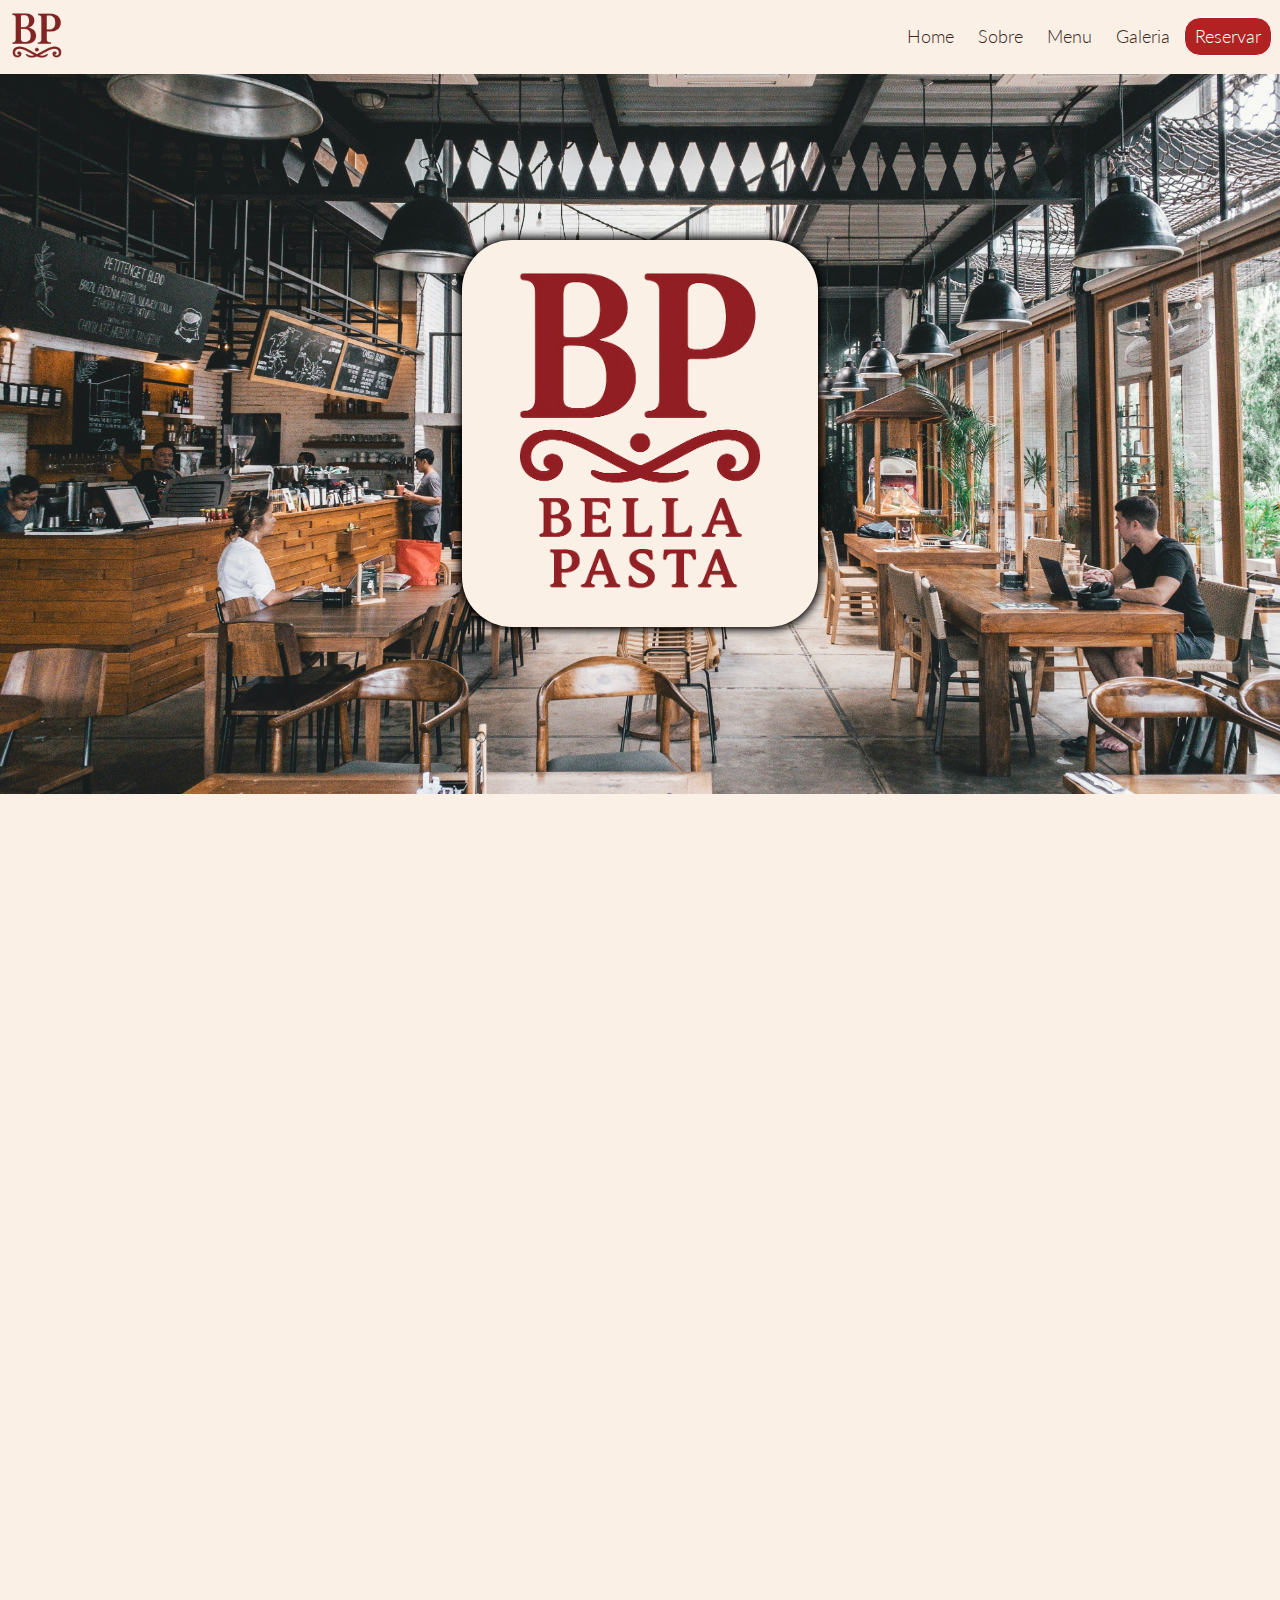
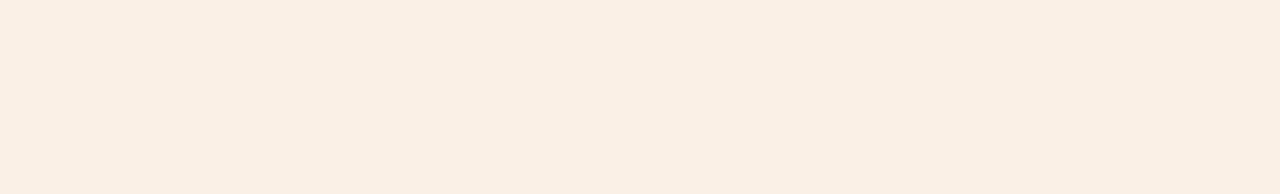
==== index.html @ c09d3a63 "uptade" ====
<!DOCTYPE html>
<html lang="pt-br">
<head>
    <meta charset="UTF-8">
    <meta name="viewport" content="width=device-width, initial-scale=1.0">
    <title>Document</title>
    <link rel="preconnect" href="https://fonts.googleapis.com">
<link rel="preconnect" href="https://fonts.gstatic.com" crossorigin>
<link href="https://fonts.googleapis.com/css2?family=Playfair+Display:ital,wght@0,400..900;1,400..900&display=swap" rel="stylesheet">

<link rel="preconnect" href="https://fonts.googleapis.com">
<link rel="preconnect" href="https://fonts.gstatic.com" crossorigin>
<link href="https://fonts.googleapis.com/css2?family=Cormorant+Garamond:ital,wght@0,300..700;1,300..700&display=swap" rel="stylesheet">

<link rel="preconnect" href="https://fonts.googleapis.com">
<link rel="preconnect" href="https://fonts.gstatic.com" crossorigin>
<link href="https://fonts.googleapis.com/css2?family=Lato:ital,wght@0,100;0,300;0,400;0,700;0,900;1,100;1,300;1,400;1,700;1,900&display=swap" rel="stylesheet">

    <link rel="stylesheet" href="style.css">
</head>
<body>
    <header>
        <div id="header">
            <img src="assets/imgs/logo_bp.png" alt="logo-Bella-Pasta" class="logo">
        </div>
        <nav>
            <p class="">Home</p>
            <p class="">Sobre</p>
            <p class="">Menu</p>
            <p class="">Galeria</p>
            <p class="bt-reservar">Reservar</p>
        </nav>
    </header>
    <main>
        <section class="parallax">
            <section class="parallax-main">
                <div id="img-main-parallax">
                    <img src="assets/imgs/logo_bp_complete.png" alt="" class="logo-main">
                </div>
                <div></div>
            </section>
        </section>
    </main>
</body>
</html>
---- style.css ----
* {
    margin: 0px;
    padding: 0px;
}

body {
    width: 100vw;
    height: 100vh;
    background-color: #FAF0E6;
    overflow-x: hidden;
}
/*
Fontes:
'Playfair Display'
'Cormorant Garamond'


*/

header {
    background-color: #FAF0E6;
    display: flex;
    justify-content: space-between;
    align-items: center;
}

.logo {
    width: 50px;
    padding: 12px;
}

.bt-reservar {
    border: 1px solid white;
    color: white;
    background-color: #B22222;
    border-radius: 16px;
    margin-right: 8px;
}

.bt-reservar:hover {
    color: white;
    background-color: #d11212;
    border-color: white;
}

nav p {
    display: inline-block;
    color: #3E2723;
    padding: 8px 10px;
    font-family: 'Lato';
    font-weight: 300;
    font-size: 1.1em;
    transition: all, 0.2s ease;
}

nav p:hover {
    color: #b91b1b;
    cursor: pointer;
}

.bellaPasta {
    padding: 8px;
    font-family: 'Playfair Display';
    font-size: 1.6em;
    font-weight: 600;
    color: #da3131;
}

.parallax {
    background-image: url(assets/imgs/bg_parallax.jpg);
    width: 100vw;
    height: 80vh;
    background-repeat: no-repeat;
    background-attachment: fixed;
    background-size: cover;
    background-position: bottom, right;
}

#img-main-parallax {
    width: 100vw;
    height: 80vh;
    display: flex;
    justify-content: center;
    align-items: center;
    
}

.logo-main {
    width: 16em;
    background-color: #FAF0E6;
    /*
    #ffdb58f3
    */
    border-radius: 50px;
    padding: 30px 50px;
    box-shadow: 0px 0px 9px 3px black;
}

main {
    padding-bottom: 1000px;
    background-color: #FAF0E6;
}
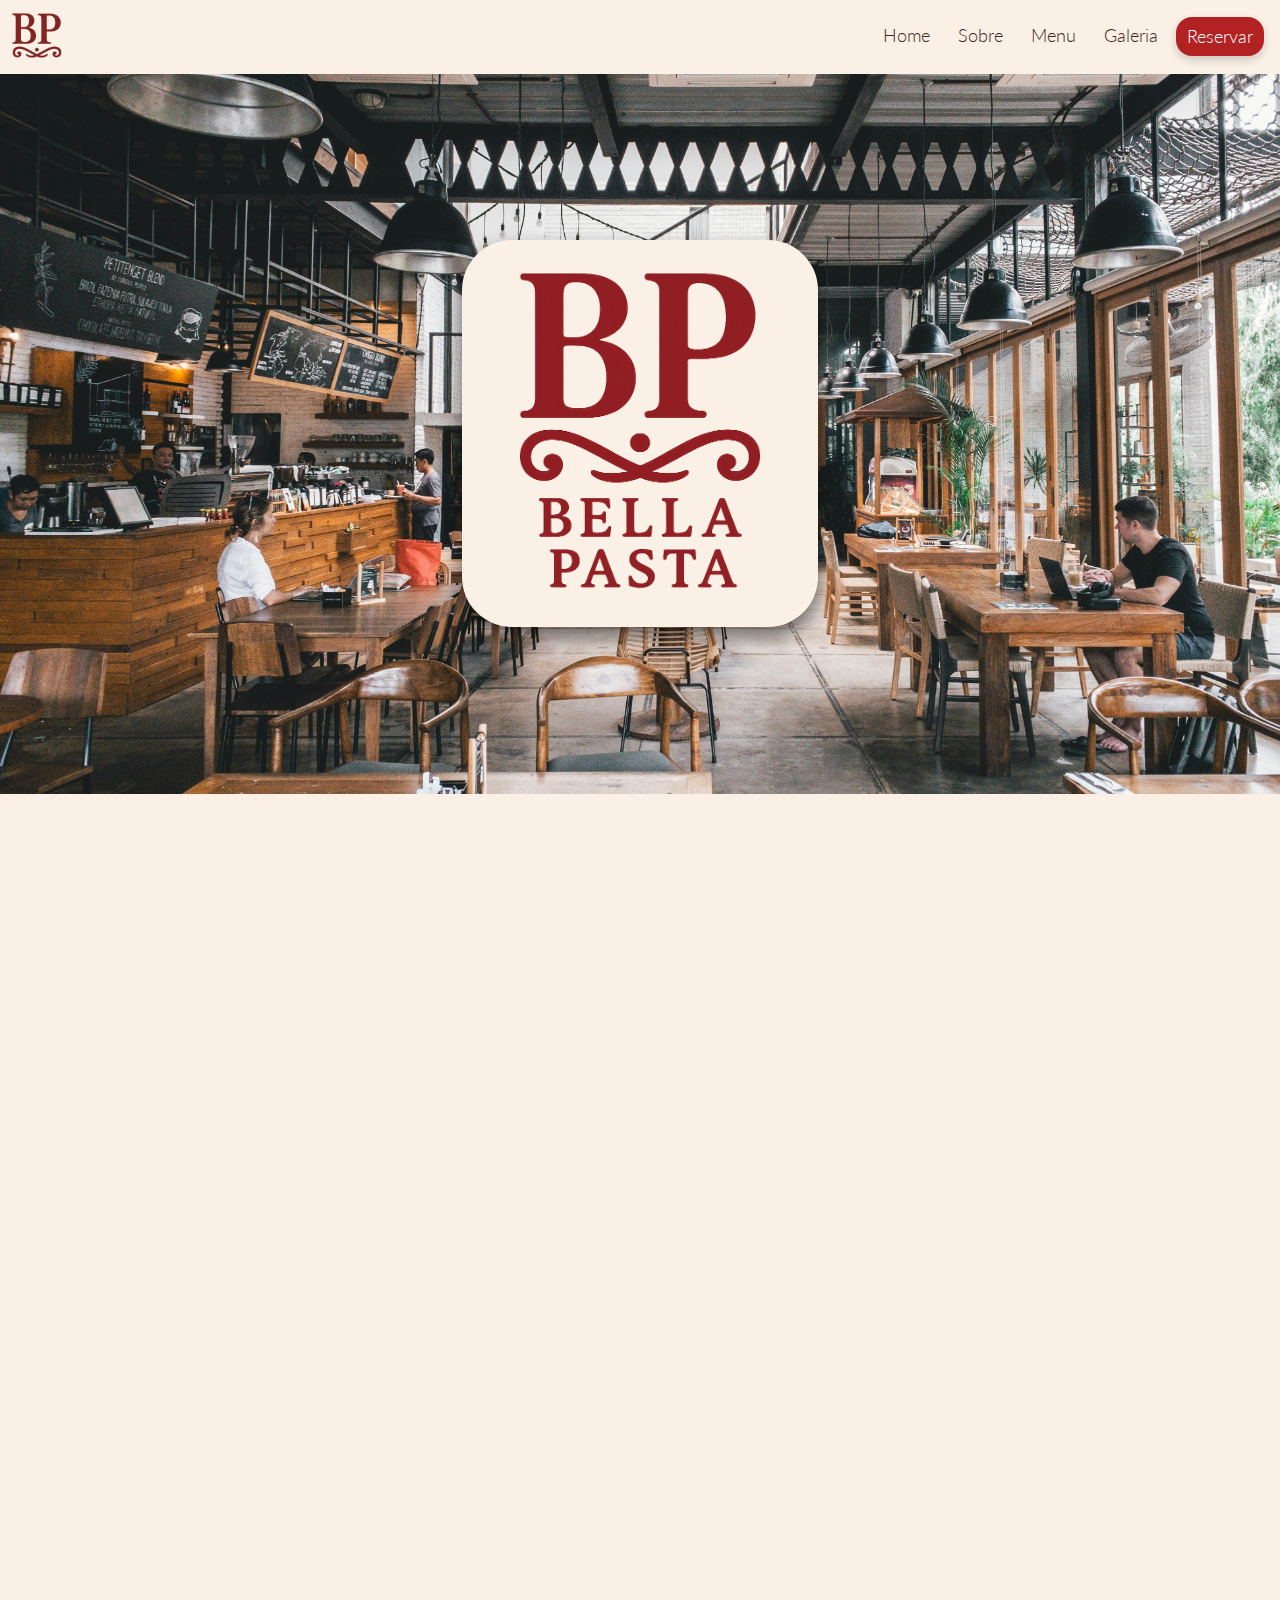
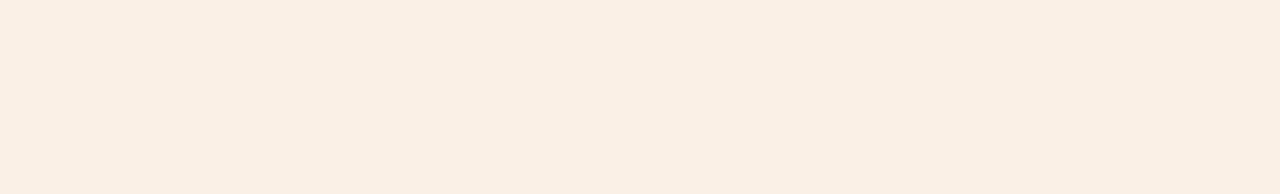
==== commit 08f593c4: "uptade" ====
--- a/index.html
+++ b/index.html
@@ -19,25 +19,32 @@
     <link rel="stylesheet" href="style.css">
 </head>
 <body>
+
+    <!-- Cabeçalho -->
     <header>
-        <div id="header">
-            <img src="assets/imgs/logo_bp.png" alt="logo-Bella-Pasta" class="logo">
+        <div>
+            <a href="#home" class="logo-link">
+                <img src="assets/imgs/logo_bp.png" alt="logo-Bella-Pasta" class="logo">
+            </a>
         </div>
-        <nav>
-            <p class="">Home</p>
-            <p class="">Sobre</p>
-            <p class="">Menu</p>
-            <p class="">Galeria</p>
-            <p class="bt-reservar">Reservar</p>
+
+        <nav aria-label="Menu principal">
+            <ul class="menu">
+                <li><a href="#home">Home</a></li>
+                <li><a href="#sobre">Sobre</a></li>
+                <li><a href="#menu">Menu</a></li>
+                <li><a href="#galeria">Galeria</a></li>
+                <li><a href="#reserva" class="bt-reservar">Reservar</a></li>
+            </ul>
         </nav>
     </header>
+    
     <main>
         <section class="parallax">
             <section class="parallax-main">
                 <div id="img-main-parallax">
-                    <img src="assets/imgs/logo_bp_complete.png" alt="" class="logo-main">
-                </div>
-                <div></div>
+                <img src="assets/imgs/logo_bp_complete.png" alt="" class="logo-main">
+             </div>
             </section>
         </section>
     </main>
--- a/style.css
+++ b/style.css
@@ -1,6 +1,10 @@
 * {
     margin: 0px;
     padding: 0px;
+}
+
+html {
+    scroll-behavior: smooth;
 }
 
 body {
@@ -9,13 +13,6 @@
     background-color: #FAF0E6;
     overflow-x: hidden;
 }
-/*
-Fontes:
-'Playfair Display'
-'Cormorant Garamond'
-
-
-*/
 
 header {
     background-color: #FAF0E6;
@@ -30,20 +27,25 @@
 }
 
 .bt-reservar {
-    border: 1px solid white;
+    border: 1px solid transparent;
     color: white;
     background-color: #B22222;
     border-radius: 16px;
-    margin-right: 8px;
+    margin-right: 16px;
+    box-sizing: content-box;
+    box-shadow: 0 4px 8px rgba(0, 0, 0, 0.178);
 }
 
 .bt-reservar:hover {
     color: white;
     background-color: #d11212;
-    border-color: white;
+    border-color: transparent;
+    transform: translate(-2px, -2px);
+    box-shadow: 0 8px 16px rgba(0, 0, 0, 0.2);
+    text-decoration: none;
 }
 
-nav p {
+nav a {
     display: inline-block;
     color: #3E2723;
     padding: 8px 10px;
@@ -51,19 +53,20 @@
     font-weight: 300;
     font-size: 1.1em;
     transition: all, 0.2s ease;
+    box-sizing: border-box;
+    text-decoration: none;
 }
 
-nav p:hover {
+nav ul {
+    list-style: none;
+    display: flex;
+    gap: 8px;
+}
+
+nav a:hover {
     color: #b91b1b;
     cursor: pointer;
-}
-
-.bellaPasta {
-    padding: 8px;
-    font-family: 'Playfair Display';
-    font-size: 1.6em;
-    font-weight: 600;
-    color: #da3131;
+    text-decoration: underline;
 }
 
 .parallax {
@@ -82,7 +85,6 @@
     display: flex;
     justify-content: center;
     align-items: center;
-    
 }
 
 .logo-main {
@@ -93,10 +95,17 @@
     */
     border-radius: 50px;
     padding: 30px 50px;
-    box-shadow: 0px 0px 9px 3px black;
+    box-shadow: 0px 10px 20px rgba(0, 0, 0, 0.534);
 }
 
 main {
     padding-bottom: 1000px;
     background-color: #FAF0E6;
-}+}
+
+/*
+Fontes:
+'Playfair Display'
+'Cormorant Garamond'
+
+*/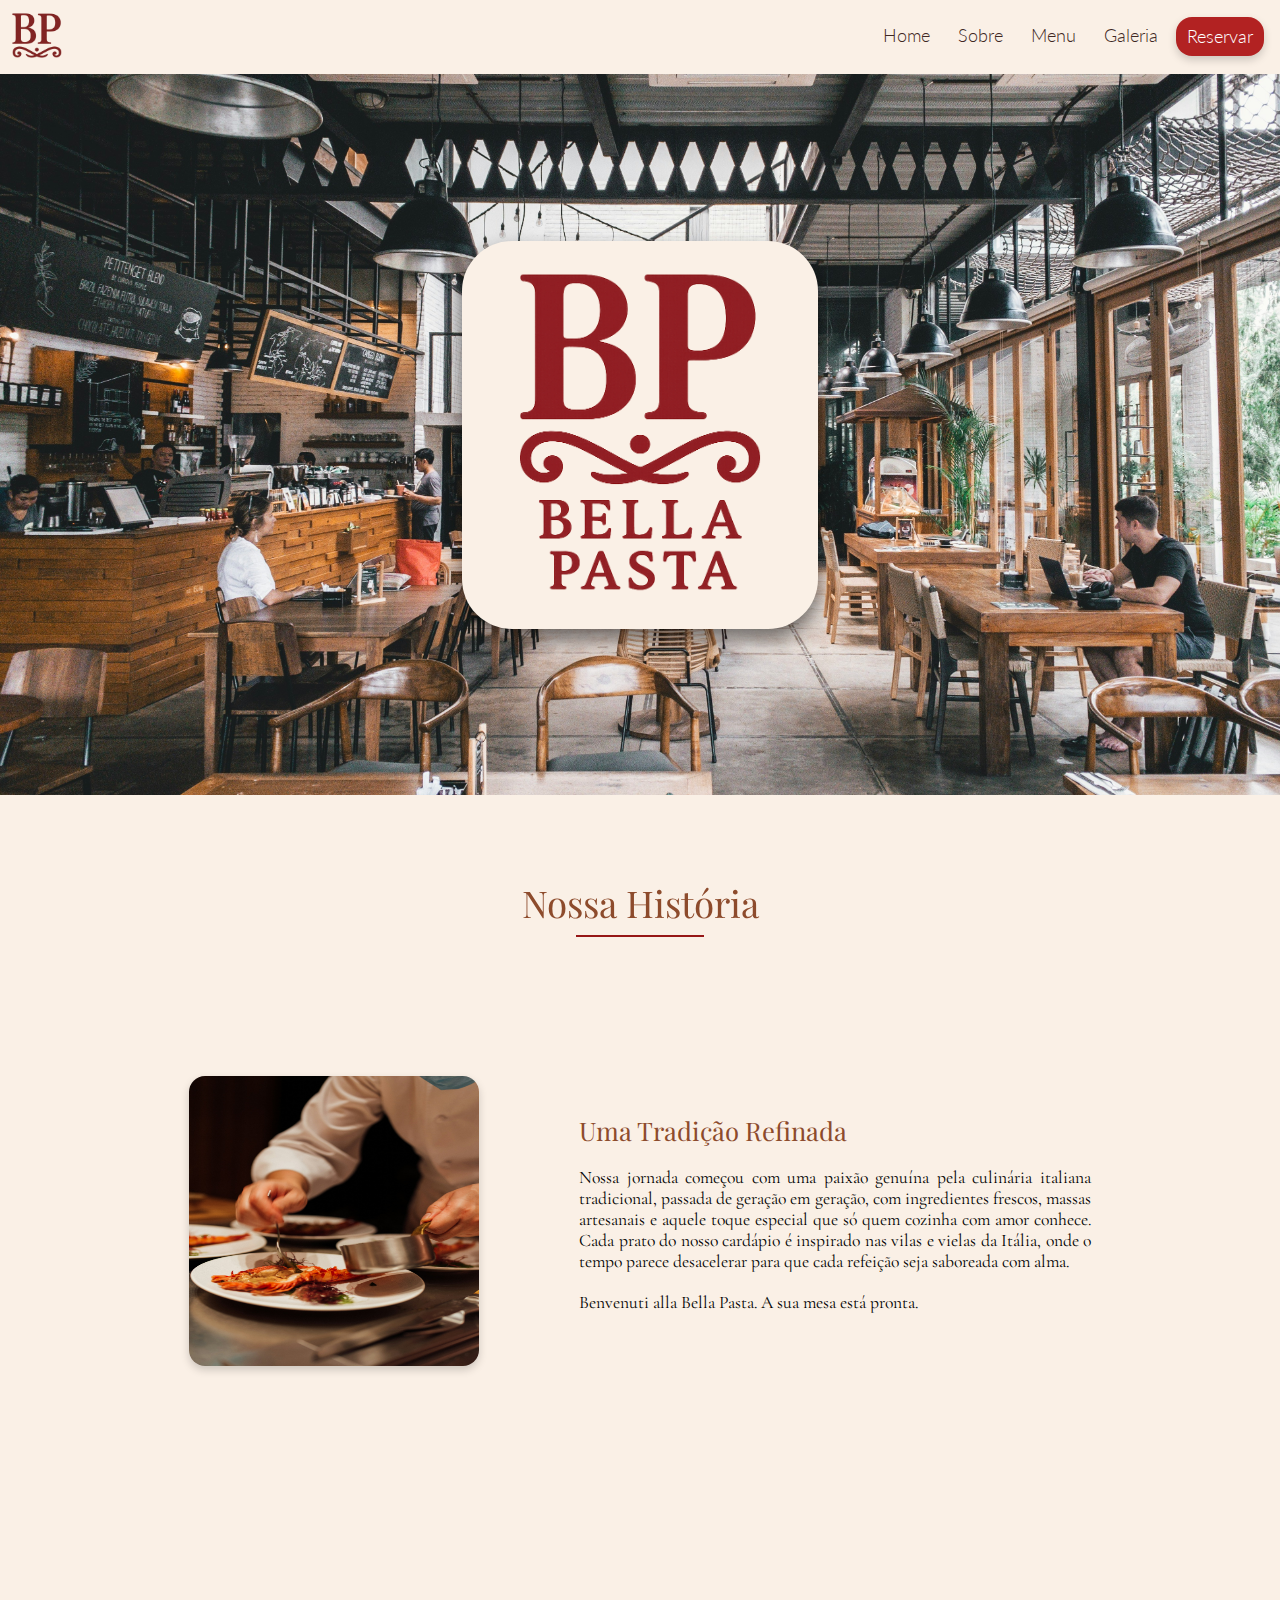
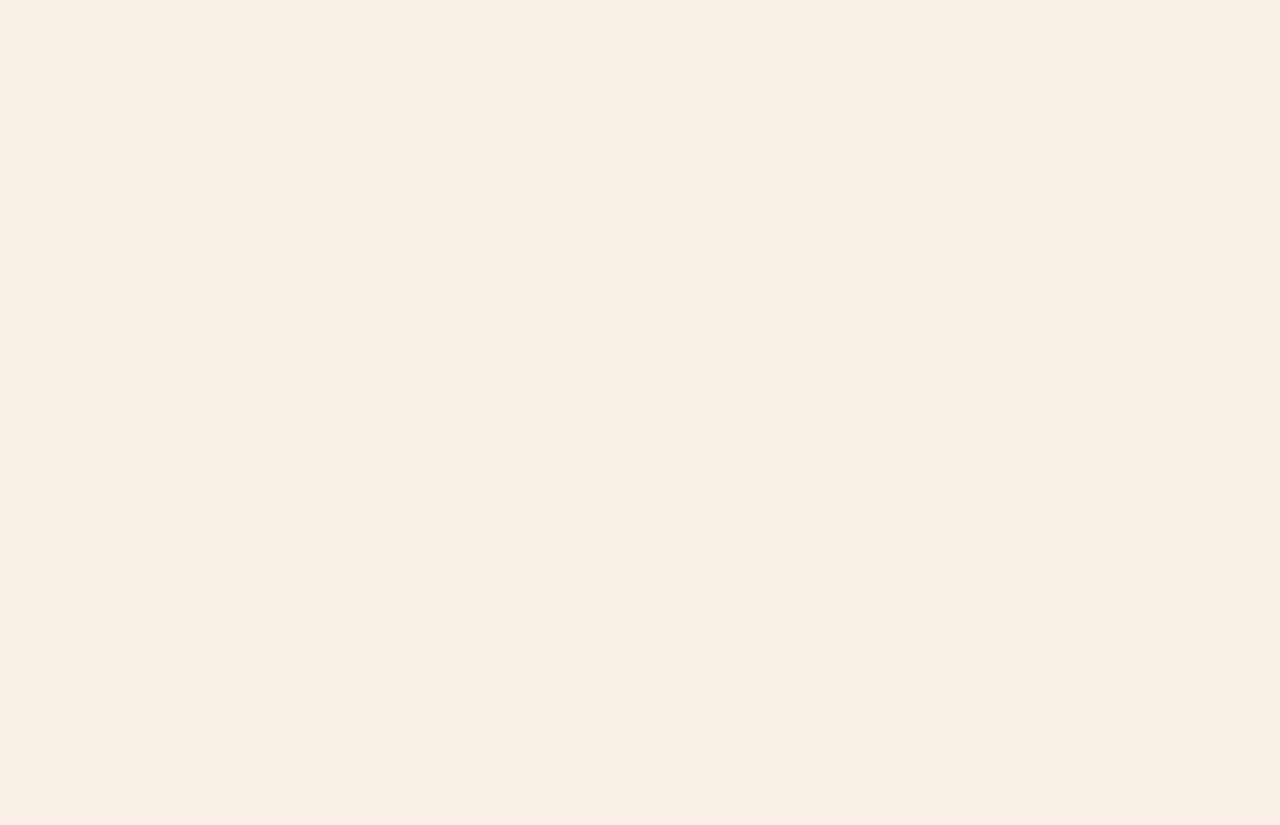
==== commit 65ba752a: "uptade" ====
--- a/index.html
+++ b/index.html
@@ -16,7 +16,7 @@
 <link rel="preconnect" href="https://fonts.gstatic.com" crossorigin>
 <link href="https://fonts.googleapis.com/css2?family=Lato:ital,wght@0,100;0,300;0,400;0,700;0,900;1,100;1,300;1,400;1,700;1,900&display=swap" rel="stylesheet">
 
-    <link rel="stylesheet" href="style.css">
+    <link rel="stylesheet" href="css/style.css">
 </head>
 <body>
 
@@ -24,7 +24,7 @@
     <header>
         <div>
             <a href="#home" class="logo-link">
-                <img src="assets/imgs/logo_bp.png" alt="logo-Bella-Pasta" class="logo">
+                <img src="assets/imgs/logo/logo_bp.png" alt="logo-Bella-Pasta" class="logo">
             </a>
         </div>
 
@@ -38,15 +38,44 @@
             </ul>
         </nav>
     </header>
-    
+
     <main>
         <section class="parallax">
             <section class="parallax-main">
                 <div id="img-main-parallax">
-                <img src="assets/imgs/logo_bp_complete.png" alt="" class="logo-main">
+                <img src="assets/imgs/logo/logo_bp_complete.png" alt="logo-Bella-Pasta" class="logo-main">
              </div>
             </section>
         </section>
+
+
+        <section id="about">
+            <div id="about-title">
+                <p>Nossa História</p>
+            </div>
+            <div id="about-description">
+                <div id="description-img">
+                    <img src="assets/imgs/cooking.jpg" alt="">
+                </div>
+                <div id="description-text">
+                    <div>
+                        <p class="title">Uma Tradição Refinada</p>
+                        <p class="text">Nossa jornada começou com uma paixão genuína pela culinária italiana tradicional, passada de geração em geração, com ingredientes frescos, massas artesanais e aquele toque especial que só quem cozinha com amor conhece. Cada prato do nosso cardápio é inspirado nas vilas e vielas da Itália, onde o tempo parece desacelerar para que cada refeição seja saboreada com alma.</p>
+                        <p class="conclusion">Benvenuti alla Bella Pasta. A sua mesa está pronta.</p> <!-- <div id="description-chef">
+                            <img src="assets/imgs/fundador.jpg" alt="fundador"> 
+                                <p class="name-chef">Giovanni Moretti</p>
+                            <p class="about-chef">Fundador & Chef</p>
+                        </div>
+                        -->
+                        
+                    </div>
+                </div>
+            </div>
+        </section>
+
+
     </main>
+
+    <script src="js/script.js"></script>
 </body>
 </html>--- a/css/style.css
+++ b/css/style.css
@@ -0,0 +1,218 @@
+* {
+    margin: 0px;
+    padding: 0px;
+}
+
+html {
+    scroll-behavior: smooth;
+}
+
+body {
+    width: 100vw;
+    height: 100vh;
+    background-color: #FAF0E6;
+    overflow-x: hidden;
+}
+
+/* Inicio do Header */
+
+header {
+    background-color: #FAF0E6;
+    display: flex;
+    justify-content: space-between;
+    align-items: center;
+    position: fixed;
+    width: 100vw;
+    transition: all, 0.6s;
+}
+
+.ocult {
+    transform: translateY(-100px);
+}
+
+.logo {
+    width: 50px;
+    padding: 12px;
+}
+
+.bt-reservar {
+    border: 1px solid transparent;
+    color: white;
+    background-color: #B22222;
+    border-radius: 16px;
+    margin-right: 16px;
+    box-sizing: content-box;
+    box-shadow: 0 4px 8px rgba(0, 0, 0, 0.178);
+}
+
+.bt-reservar:hover {
+    color: white;
+    background-color: #d11212;
+    border-color: transparent;
+    transform: translate(-2px, -2px);
+    box-shadow: 0 8px 16px rgba(0, 0, 0, 0.2);
+    text-decoration: none;
+}
+
+nav a {
+    display: inline-block;
+    color: #3E2723;
+    padding: 8px 10px;
+    font-family: 'Lato';
+    font-weight: 300;
+    font-size: 1.1em;
+    transition: all, 0.2s ease;
+    box-sizing: border-box;
+    text-decoration: none;
+}
+
+nav ul {
+    list-style: none;
+    display: flex;
+    gap: 8px;
+}
+
+nav a:hover {
+    color: #b91b1b;
+    cursor: pointer;
+    text-decoration: underline;
+}
+
+.parallax {
+    background-image: url(../assets/imgs/bg/bg_parallax.jpg);
+    width: 100vw;
+    height: 80vh;
+    background-repeat: no-repeat;
+    background-attachment: fixed;
+    background-size: cover;
+    background-position: bottom, right;
+    padding-top: 75px;
+    /*filter: saturate(1.6);*/
+}
+
+#img-main-parallax {
+    width: 100vw;
+    height: 80vh;
+    display: flex;
+    justify-content: center;
+    align-items: center;
+}
+
+.logo-main {
+    width: 16em;
+    background-color: #FAF0E6;
+    /*
+    #ffdb58f3
+    */
+    border-radius: 50px;
+    padding: 30px 50px;
+    box-shadow: 0px 10px 20px rgba(0, 0, 0, 0.534);
+}
+
+/* Fim do Header */
+
+/* Inicio do Main */
+
+main {
+    padding-bottom: 1000px;
+    background-color: #FAF0E6;
+}
+
+#about {
+
+}
+
+#about-title {
+    width: 100vw;
+    height: 25vh;
+    display: flex;
+    align-items: center;
+    justify-content: center;
+}
+
+#about-title p {
+    font-family: 'Playfair Display';
+    color: rgb(141 75 44);
+    font-size: 2.3em;
+    font-weight: 400;
+    position: relative;
+    display: inline-block;
+    padding-bottom: 10px;
+}
+
+#about-title p::after {
+    content: "";
+    position: absolute;
+    left: 50%;
+    bottom: 0;
+    transform: translateX(-50%);
+    background-color: #961717;
+    width: 10vw;
+    height: 2px;
+}
+
+#about-description {
+    width: 100vw;
+    height: 45vh;
+    display: flex;
+    justify-content: center;
+    align-items: center;
+    
+}
+
+#description-img img {
+    width: 290px;
+    height: 290px;
+    border-radius: 16px;
+    box-shadow: 0 4px 8px rgba(0, 0, 0, 0.178);
+}
+
+#description-text {
+    margin-left: 100px;
+    width: 40%;
+}
+
+#description-text p {
+    margin-bottom: 20px;
+}
+
+#description-text .title {
+    font-family: 'Playfair Display';
+    color: rgb(141 75 44);
+    font-size: 1.6em;
+    font-weight: 400;
+}
+
+#description-text .text {
+    text-align: justify;
+    font-family: 'Cormorant Garamond';
+    width: 500;
+    font-size: 1.1em;
+}
+
+#description-text .conclusion {
+    text-align: justify;
+    font-family: 'Cormorant Garamond';
+    width: 500;
+    font-size: 1.1em;
+}
+
+#description-text img {
+    width: 55px;
+    height: 55px;
+    border-radius: 50%;
+    display: inline-block;
+}
+
+#description-chef {
+    display: flex;
+    gap: 1rem;
+}
+
+
+/*
+Fontes:
+'Playfair Display'
+'Cormorant Garamond'
+
+*/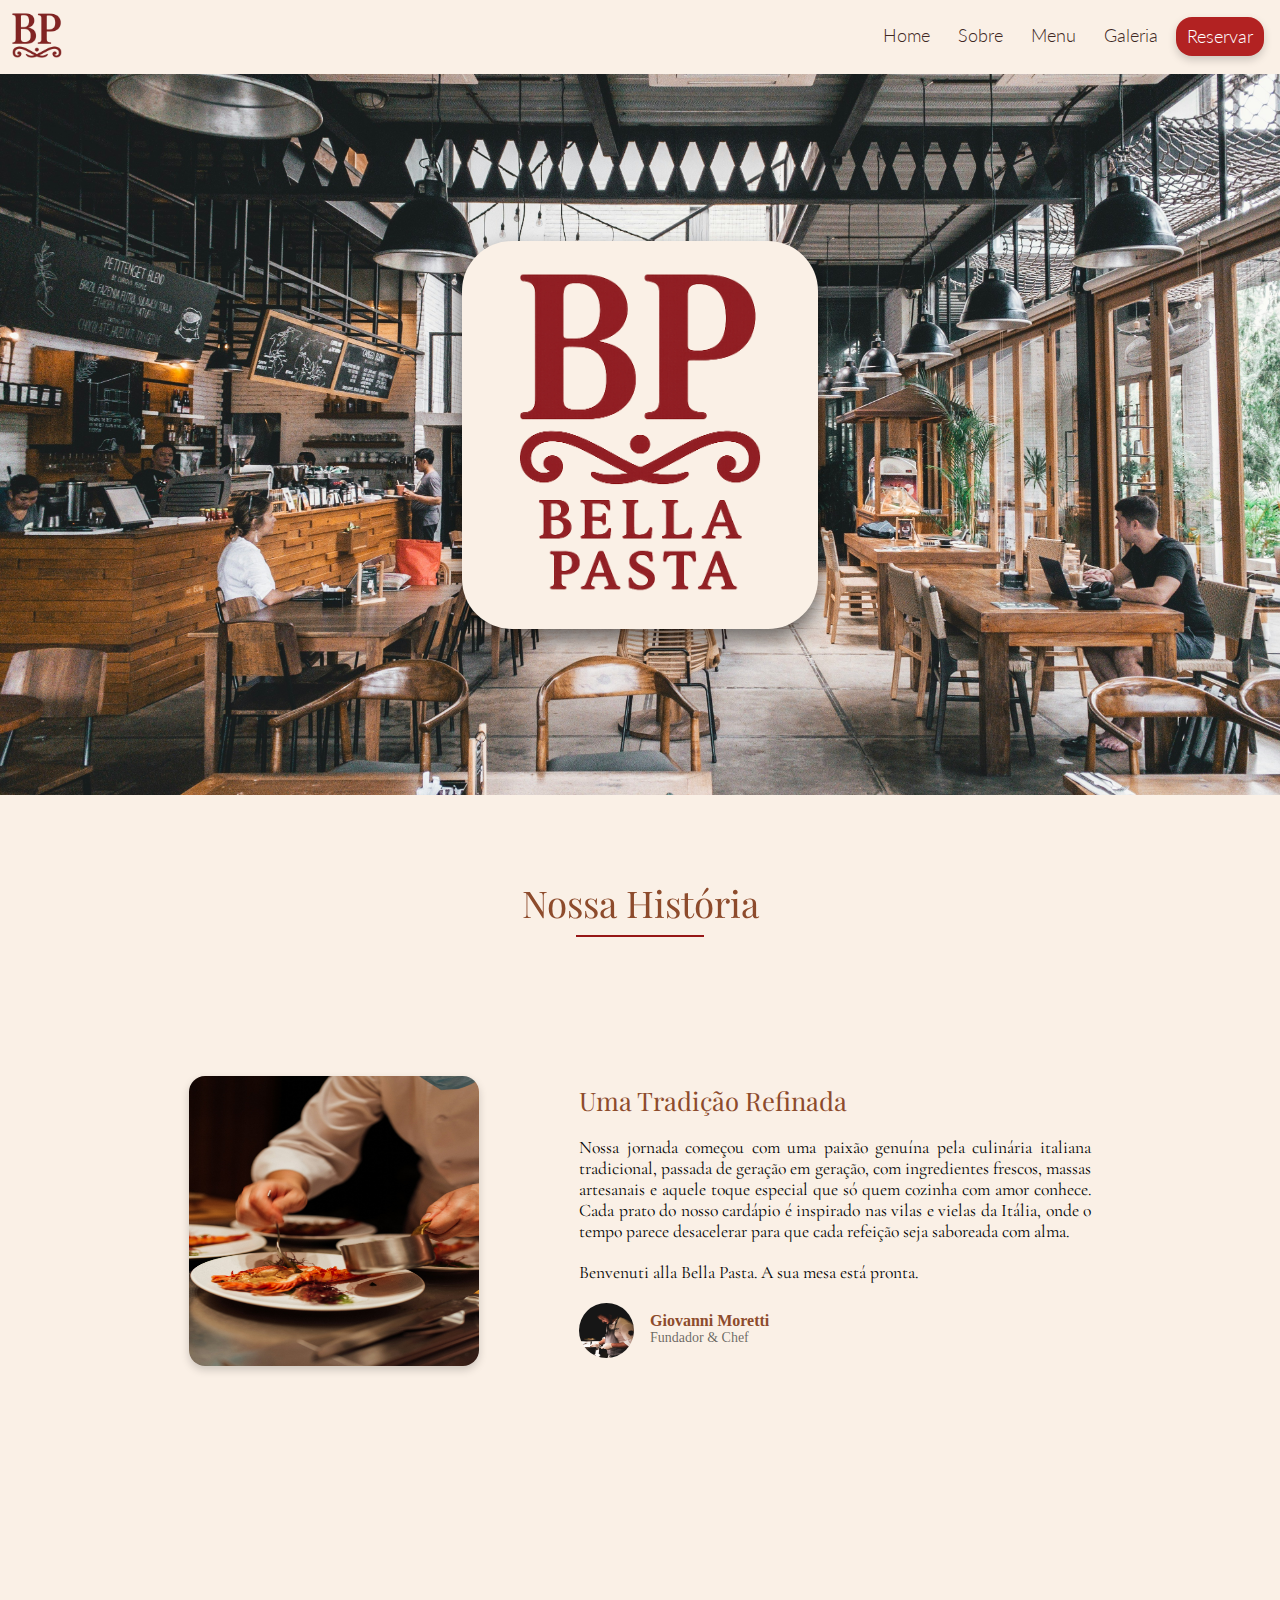
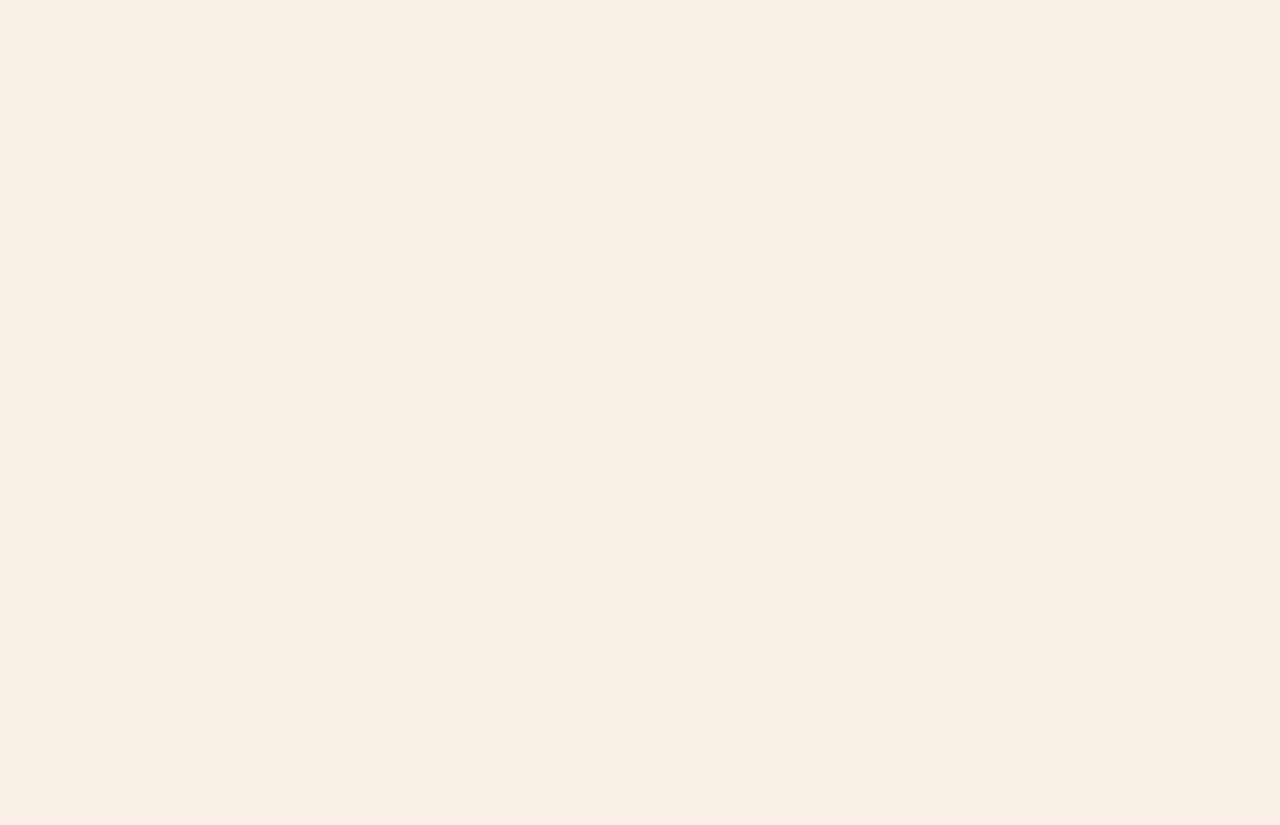
==== commit 8744910f: "uptade" ====
--- a/index.html
+++ b/index.html
@@ -61,13 +61,14 @@
                     <div>
                         <p class="title">Uma Tradição Refinada</p>
                         <p class="text">Nossa jornada começou com uma paixão genuína pela culinária italiana tradicional, passada de geração em geração, com ingredientes frescos, massas artesanais e aquele toque especial que só quem cozinha com amor conhece. Cada prato do nosso cardápio é inspirado nas vilas e vielas da Itália, onde o tempo parece desacelerar para que cada refeição seja saboreada com alma.</p>
-                        <p class="conclusion">Benvenuti alla Bella Pasta. A sua mesa está pronta.</p> <!-- <div id="description-chef">
+                        <p class="conclusion">Benvenuti alla Bella Pasta. A sua mesa está pronta.</p>
+                        <div id="description-img-chef">
                             <img src="assets/imgs/fundador.jpg" alt="fundador"> 
+                            <div id="description-about-chef">
                                 <p class="name-chef">Giovanni Moretti</p>
                             <p class="about-chef">Fundador & Chef</p>
+                            </div>
                         </div>
-                        -->
-                        
                     </div>
                 </div>
             </div>
--- a/css/style.css
+++ b/css/style.css
@@ -197,18 +197,41 @@
     font-size: 1.1em;
 }
 
-#description-text img {
+#description-img-chef {
+    gap: 1rem;
+    display: inline-flex;
+}
+
+#description-img-chef img {
     width: 55px;
     height: 55px;
     border-radius: 50%;
-    display: inline-block;
-}
-
-#description-chef {
-    display: flex;
-    gap: 1rem;
-}
-
+}
+
+#description-about-chef {
+    align-items: center;
+    justify-content: center;
+    flex-direction: column;
+    height: 100%;
+}
+
+#description-about-chef p {
+    font-size: 16px;
+    line-height: 1.2;
+    margin: 0;
+}
+
+#description-about-chef .name-chef {
+    margin-top: 8px;
+    font-size: 16px;
+    font-weight: 600;
+    color: rgb(141 75 44);
+}
+
+#description-about-chef .about-chef {
+    color: rgba(0, 0, 0, 0.589);
+    font-size: 14px;
+}
 
 /*
 Fontes:
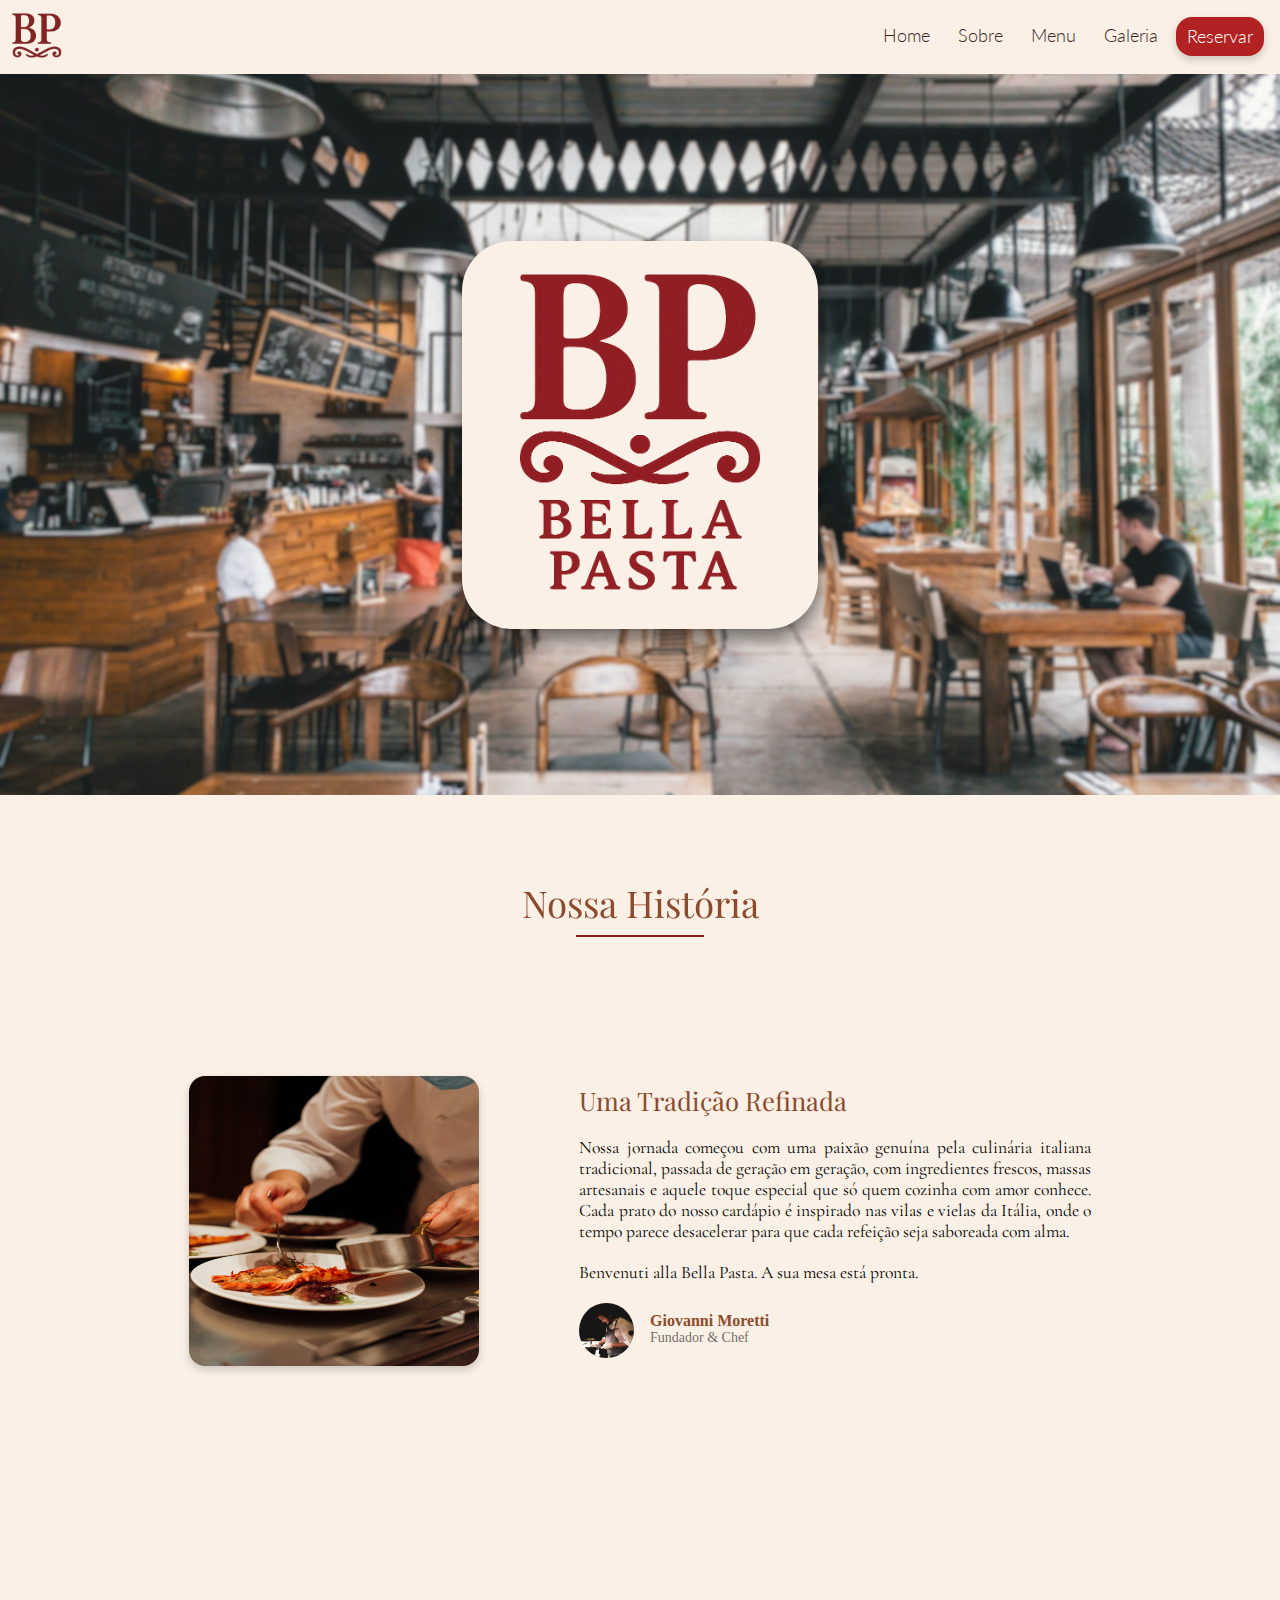
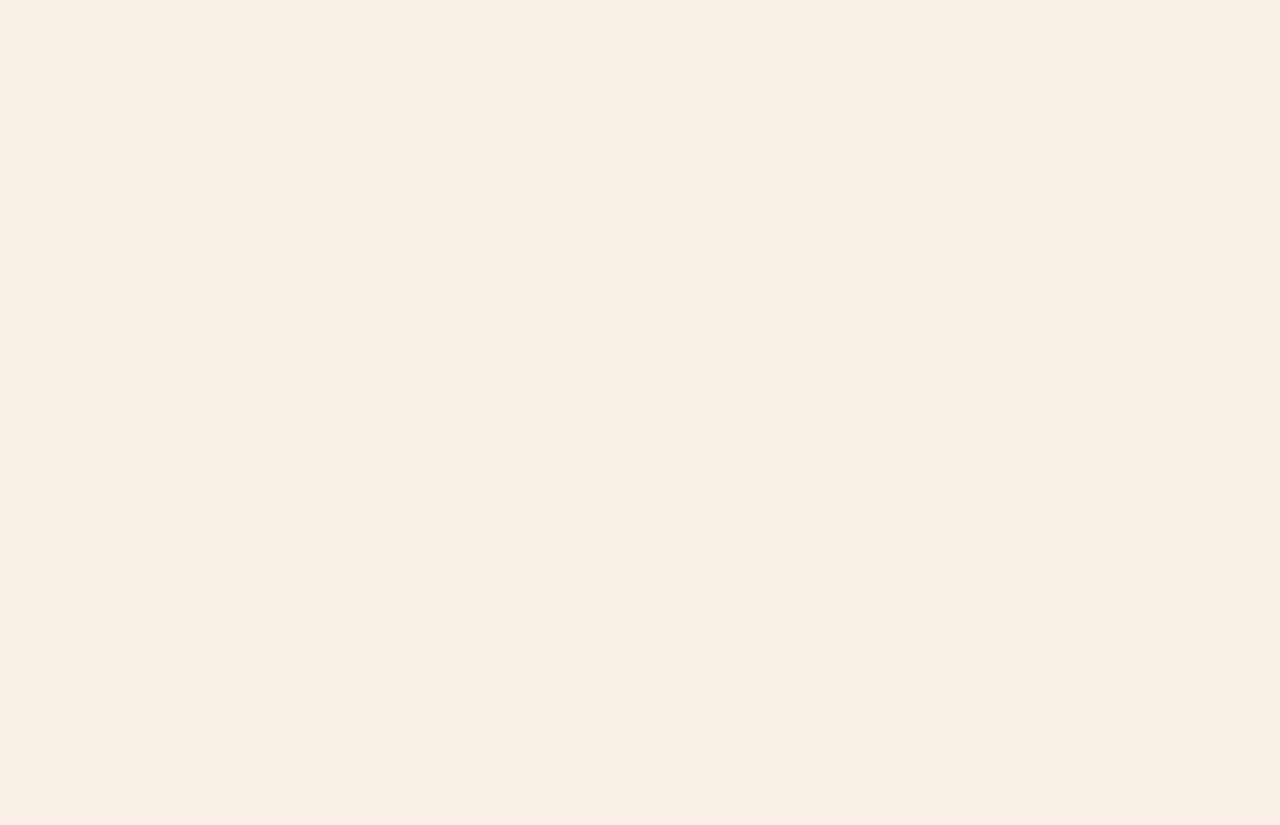
==== commit fd4aef53: "uptade" ====
--- a/index.html
+++ b/index.html
@@ -40,41 +40,38 @@
     </header>
 
     <main>
-        <section class="parallax">
-            <section class="parallax-main">
-                <div id="img-main-parallax">
+        <!-- Seção de Parallax -->
+        <section class="parallax" id="home">
+            <div id="img-main-parallax">
                 <img src="assets/imgs/logo/logo_bp_complete.png" alt="logo-Bella-Pasta" class="logo-main">
-             </div>
-            </section>
+            </div>
         </section>
 
-
-        <section id="about">
+        <!-- Seção Sobre -->
+        <section id="about" aria-labelledby="titulo-sobre">
             <div id="about-title">
                 <p>Nossa História</p>
             </div>
+
             <div id="about-description">
-                <div id="description-img">
-                    <img src="assets/imgs/cooking.jpg" alt="">
-                </div>
-                <div id="description-text">
-                    <div>
-                        <p class="title">Uma Tradição Refinada</p>
-                        <p class="text">Nossa jornada começou com uma paixão genuína pela culinária italiana tradicional, passada de geração em geração, com ingredientes frescos, massas artesanais e aquele toque especial que só quem cozinha com amor conhece. Cada prato do nosso cardápio é inspirado nas vilas e vielas da Itália, onde o tempo parece desacelerar para que cada refeição seja saboreada com alma.</p>
-                        <p class="conclusion">Benvenuti alla Bella Pasta. A sua mesa está pronta.</p>
-                        <div id="description-img-chef">
-                            <img src="assets/imgs/fundador.jpg" alt="fundador"> 
-                            <div id="description-about-chef">
-                                <p class="name-chef">Giovanni Moretti</p>
+                <figure id="description-img">
+                    <img src="assets/imgs/cooking.jpg" alt="Prato tradicional italiana">
+                </figure>
+
+                <article id="description-text">
+                    <p class="title">Uma Tradição Refinada</p>
+                    <p class="text">Nossa jornada começou com uma paixão genuína pela culinária italiana tradicional, passada de geração em geração, com ingredientes frescos, massas artesanais e aquele toque especial que só quem cozinha com amor conhece. Cada prato do nosso cardápio é inspirado nas vilas e vielas da Itália, onde o tempo parece desacelerar para que cada refeição seja saboreada com alma.</p>
+                    <p class="conclusion">Benvenuti alla Bella Pasta. A sua mesa está pronta.</p>
+                    <figure id="description-img-chef">
+                        <img src="assets/imgs/fundador.jpg" alt="fundador"> 
+                        <div id="description-about-chef">
+                            <p class="name-chef">Giovanni Moretti</p>
                             <p class="about-chef">Fundador & Chef</p>
-                            </div>
                         </div>
-                    </div>
-                </div>
+                    </figure>
+                </article>
             </div>
         </section>
-
-
     </main>
 
     <script src="js/script.js"></script>
--- a/css/style.css
+++ b/css/style.css
@@ -79,7 +79,7 @@
 }
 
 .parallax {
-    background-image: url(../assets/imgs/bg/bg_parallax.jpg);
+    background-image: url(../assets/imgs/bg/bg_parallax-blur.jpg);
     width: 100vw;
     height: 80vh;
     background-repeat: no-repeat;
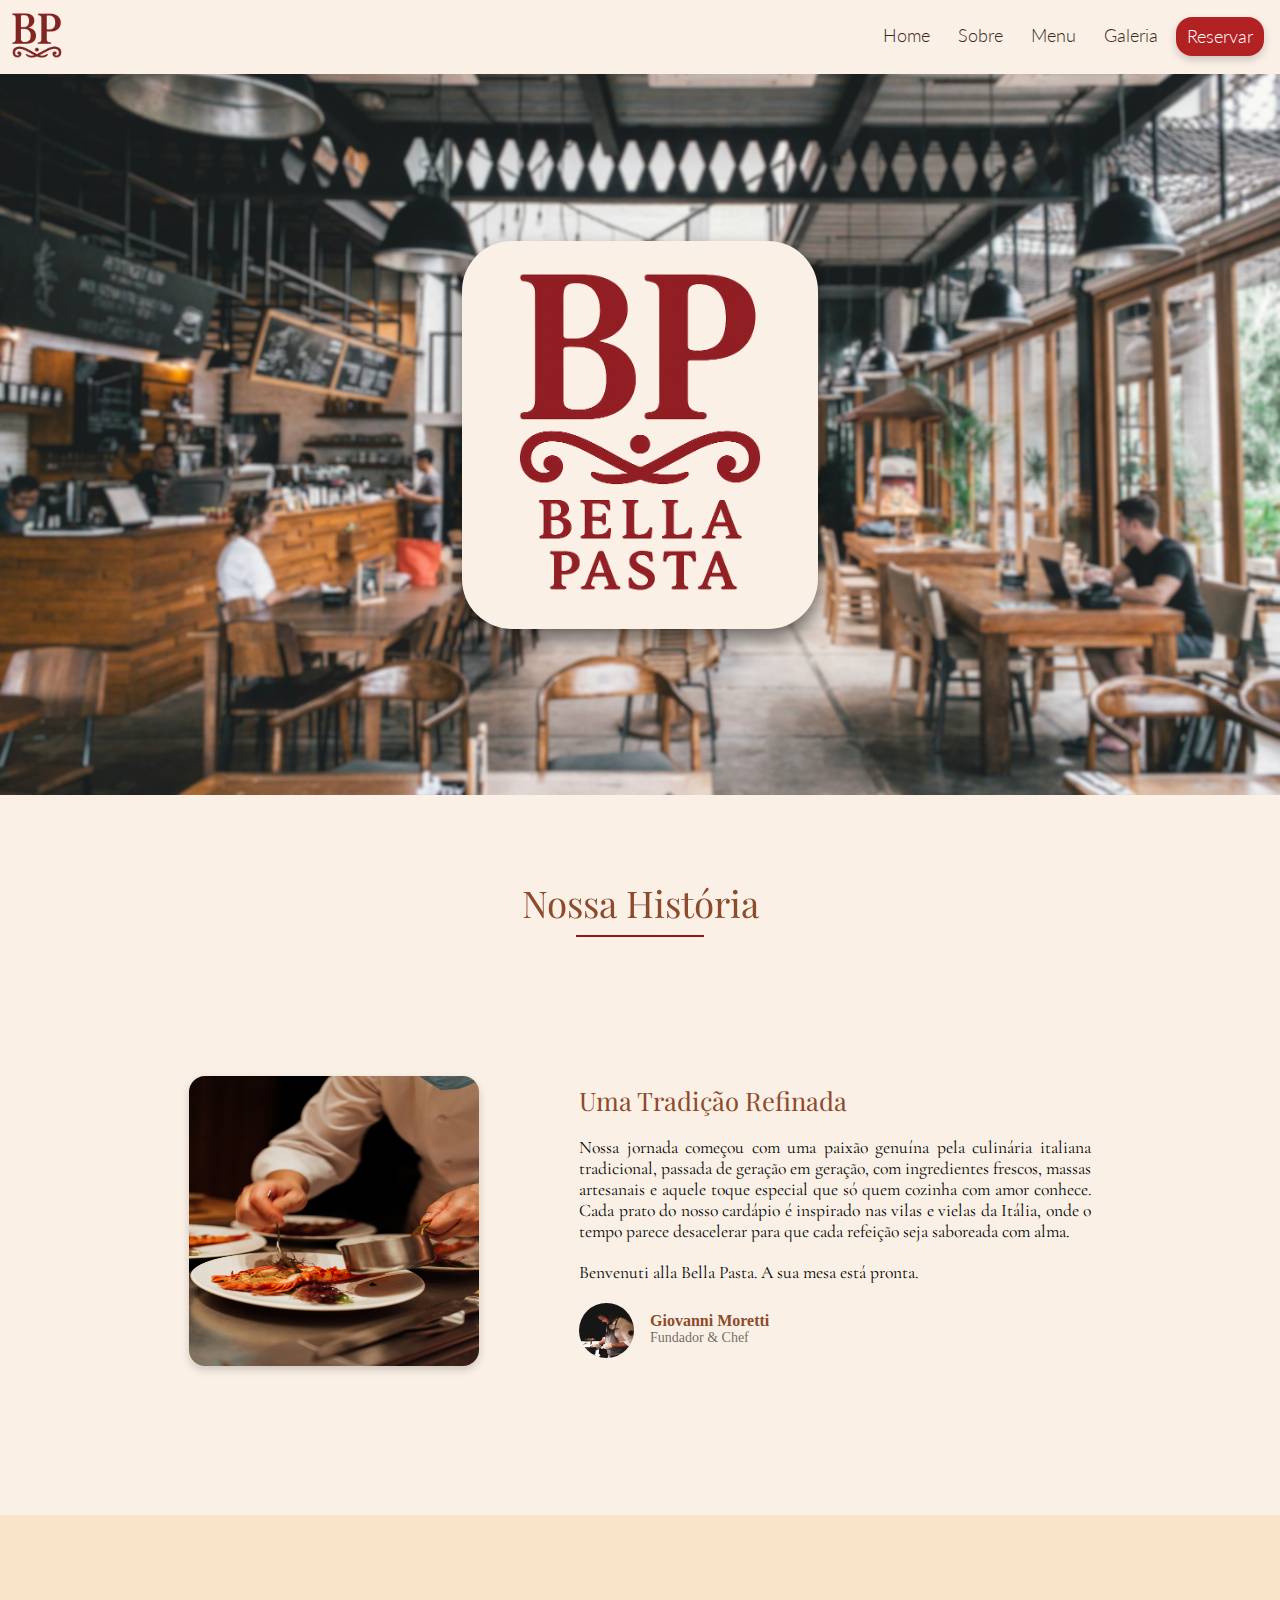
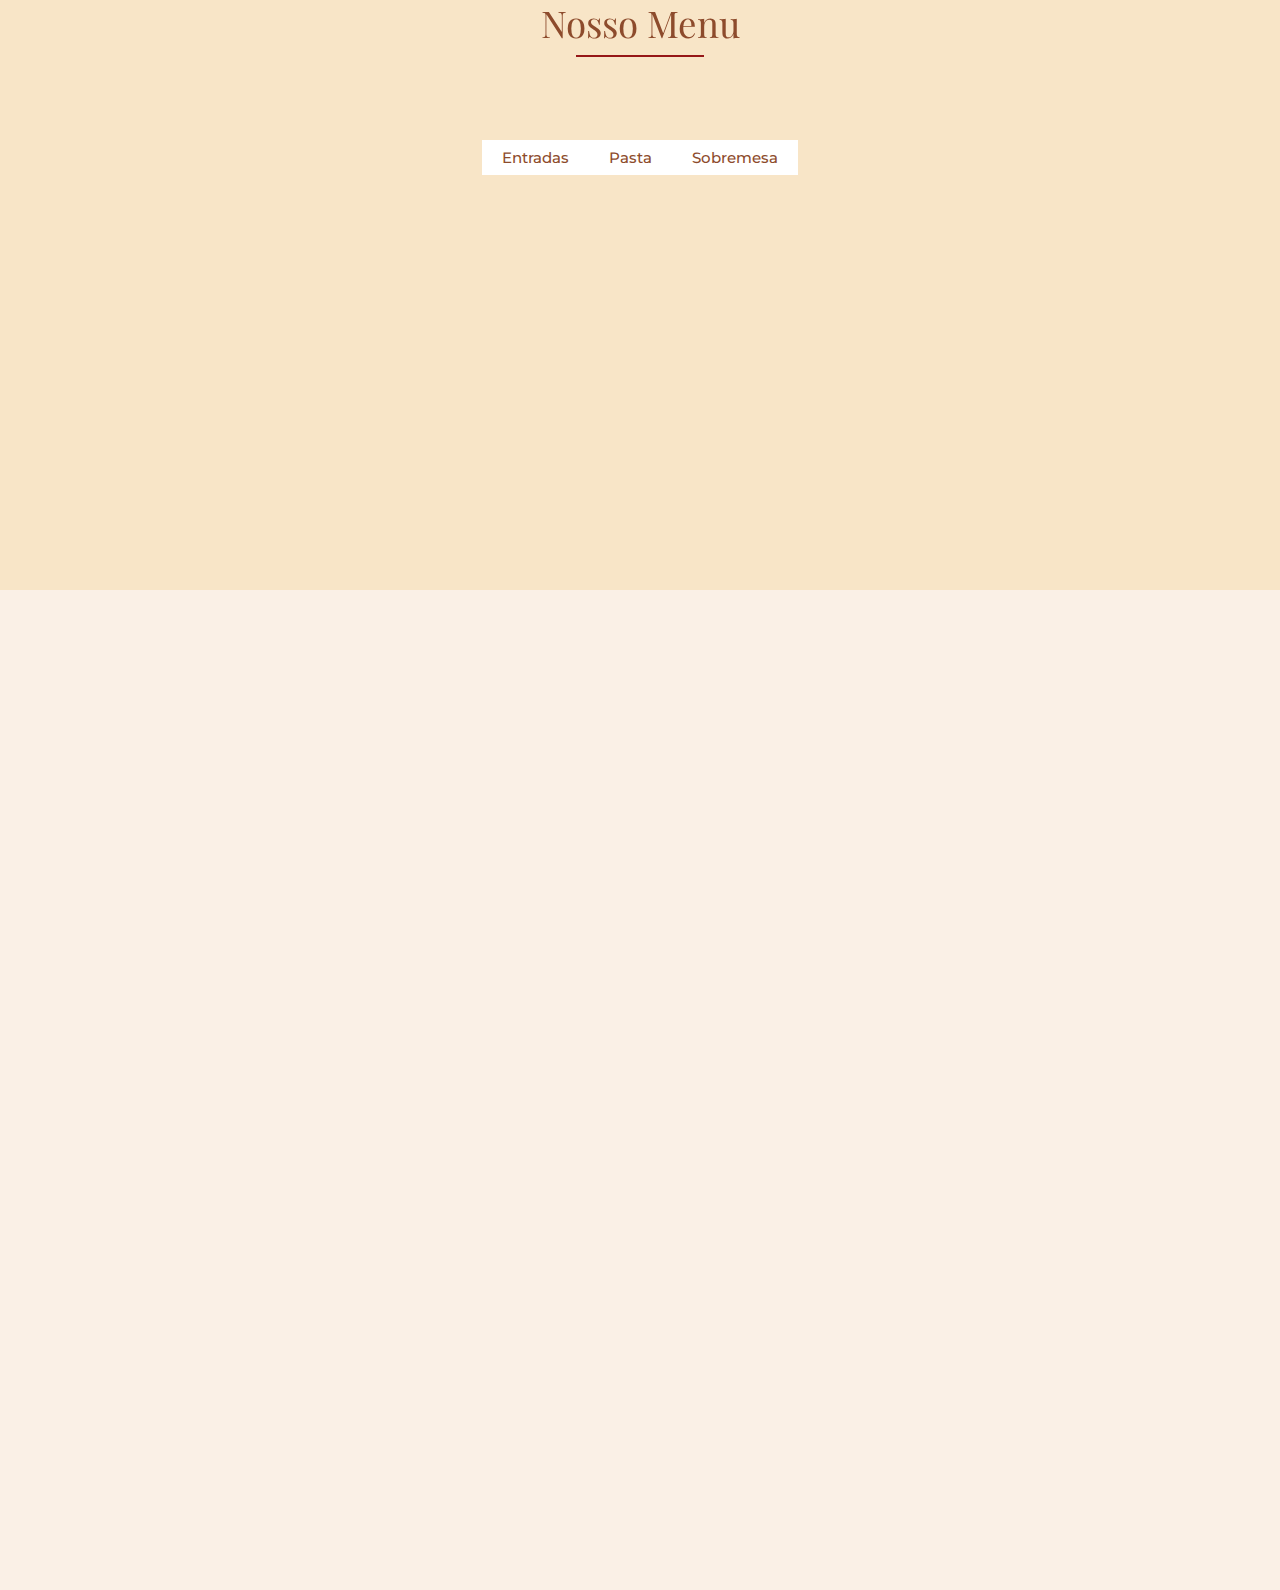
==== commit 23bd175c: "uptade" ====
--- a/index.html
+++ b/index.html
@@ -15,6 +15,10 @@
 <link rel="preconnect" href="https://fonts.googleapis.com">
 <link rel="preconnect" href="https://fonts.gstatic.com" crossorigin>
 <link href="https://fonts.googleapis.com/css2?family=Lato:ital,wght@0,100;0,300;0,400;0,700;0,900;1,100;1,300;1,400;1,700;1,900&display=swap" rel="stylesheet">
+
+<link rel="preconnect" href="https://fonts.googleapis.com">
+<link rel="preconnect" href="https://fonts.gstatic.com" crossorigin>
+<link href="https://fonts.googleapis.com/css2?family=Montserrat:ital,wght@0,100..900;1,100..900&display=swap" rel="stylesheet">
 
     <link rel="stylesheet" href="css/style.css">
 </head>
@@ -72,6 +76,26 @@
                 </article>
             </div>
         </section>
+
+        <section id="menu">
+            <!-- Seção Menu -->
+             <div id="menu-title">
+                <p>
+                    Nosso Menu
+                </p>
+             </div>
+             <div id="buttons">
+                <button type="button" onclick="filter('starters')" id="btEnt">
+                    Entradas
+                </button>
+                <button type="button" onclick="filter('pasta')" id="btPas">
+                    Pasta
+                </button>
+                <button type="button" onclick="filter('desserts')" id="btSob">
+                    Sobremesa
+                </button>
+             </div>
+        </section>
     </main>
 
     <script src="js/script.js"></script>
--- a/css/style.css
+++ b/css/style.css
@@ -66,17 +66,21 @@
     text-decoration: none;
 }
 
-nav ul {
-    list-style: none;
-    display: flex;
-    gap: 8px;
-}
-
 nav a:hover {
     color: #b91b1b;
     cursor: pointer;
     text-decoration: underline;
 }
+
+nav ul {
+    list-style: none;
+    display: flex;
+    gap: 8px;
+}
+
+/* Fim do Header */
+
+/* Seção do Parallax */
 
 .parallax {
     background-image: url(../assets/imgs/bg/bg_parallax-blur.jpg);
@@ -87,7 +91,6 @@
     background-size: cover;
     background-position: bottom, right;
     padding-top: 75px;
-    /*filter: saturate(1.6);*/
 }
 
 #img-main-parallax {
@@ -101,25 +104,16 @@
 .logo-main {
     width: 16em;
     background-color: #FAF0E6;
-    /*
-    #ffdb58f3
-    */
     border-radius: 50px;
     padding: 30px 50px;
     box-shadow: 0px 10px 20px rgba(0, 0, 0, 0.534);
 }
 
-/* Fim do Header */
-
 /* Inicio do Main */
 
 main {
     padding-bottom: 1000px;
     background-color: #FAF0E6;
-}
-
-#about {
-
 }
 
 #about-title {
@@ -151,13 +145,17 @@
     height: 2px;
 }
 
+#about {
+    width: 100vw;
+    height: 80vh;
+}
+
 #about-description {
     width: 100vw;
     height: 45vh;
     display: flex;
     justify-content: center;
     align-items: center;
-    
 }
 
 #description-img img {
@@ -233,6 +231,65 @@
     font-size: 14px;
 }
 
+/* Seção Menu */
+
+#menu {
+    width: 100vw;
+    height: 75vh;
+    background-color: rgb(248, 229, 199);
+}
+
+#menu-title {
+    display: flex;
+    height: 25vh;
+    justify-content: center;
+    align-items: center;
+}
+
+#menu-title p {
+    font-family: 'Playfair Display';
+    color: rgb(141 75 44);
+    font-size: 2.3em;
+    font-weight: 400;
+    position: relative;
+    display: inline-block;
+    padding-bottom: 10px;
+}
+
+#menu-title p::after {
+    content: "";
+    position: absolute;
+    left: 50%;
+    bottom: 0;
+    transform: translateX(-50%);
+    background-color: rgb(150, 23, 23);
+    width: 10vw;
+    height: 2px;
+}
+
+#buttons {
+    display: flex;
+    justify-content: center;
+    align-items: center;
+}
+
+#buttons button {
+    background-color: white;
+    border: none;
+    padding: 8px 20px;
+    font-family: 'Montserrat';
+    color: rgb(141 75 44);
+    font-size: 15px;
+    font-weight: 500;
+    cursor: pointer;
+    transition: all, 0.3s;
+}
+
+#buttons button:hover {
+    color: white;
+    background-color: rgb(141 75 44);
+}
+
 /*
 Fontes:
 'Playfair Display'
